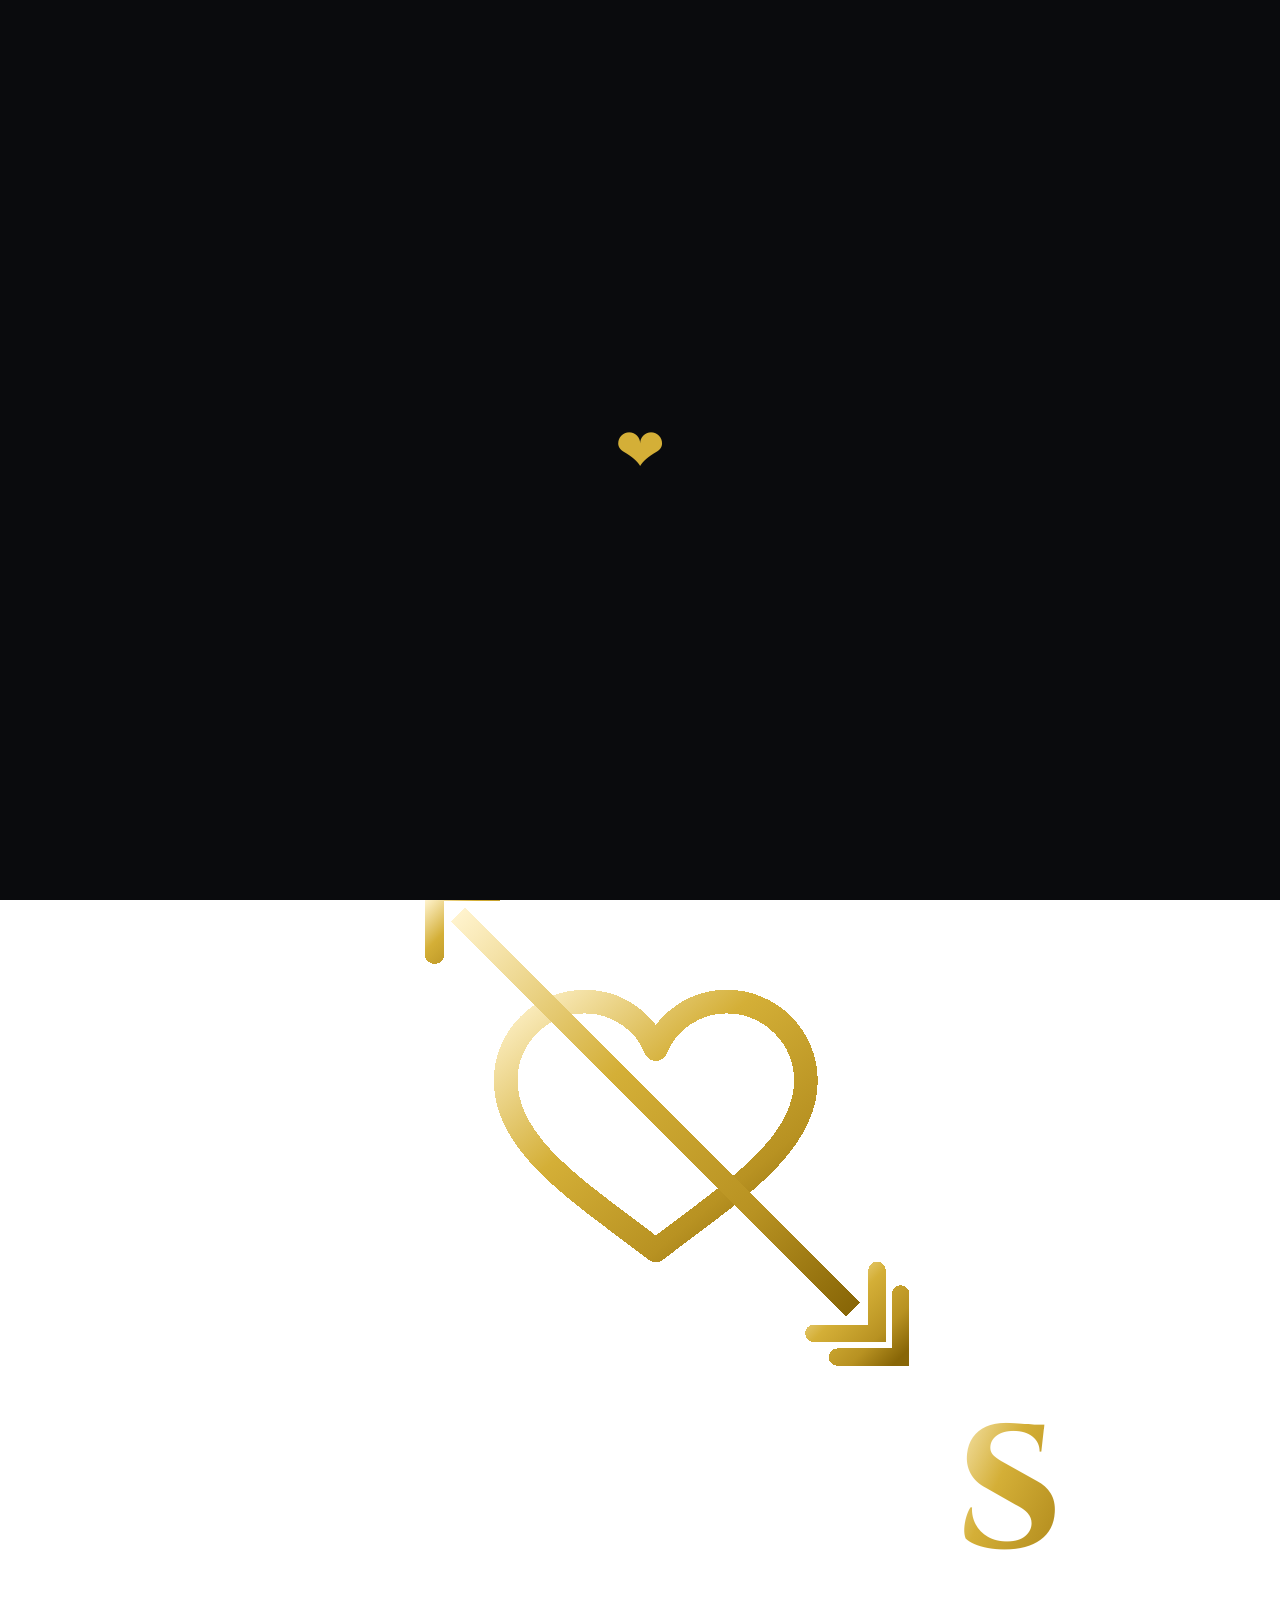
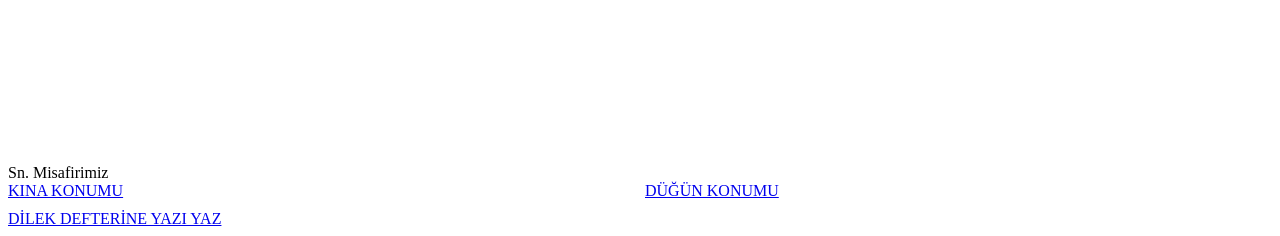
==== index.html @ 5c254b94 "Add files via upload" ====
<!DOCTYPE html>
<html lang="tr">
<head>
    <meta charset="UTF-8">
    <meta name="viewport" content="width=device-width, initial-scale=1.0, maximum-scale=1.0, user-scalable=no">
    <title>Mehmet & Suzan'ın Düğün Davetiyesi</title>
    <meta name="description" content="Mehmet ve Suzan Çifti Olarak Bu Özel Günümüzde Sizleride Aramızda Görmekten Memnuniyet Duyarız..." />
    <meta property="og:title" content="Mehmet & Suzan'ın Düğün Davetiyesi" />
    <meta property="og:description" content="Mehmet ve Suzan Çifti Olarak Bu Özel Günümüzde Sizleride Aramızda Görmekten Memnuniyet Duyarız..." />
    <meta property="og:image" content="https://www.mehmetvesuzan.com.tr/images/ms-suzan-mehmet.png" />
    <meta property="og:url" content="https://www.mehmetvesuzan.com.tr/" />
    <meta property="og:type" content="website" />
    <meta property="og:image:width" content="1200">
    <meta property="og:image:height" content="630">
    <link rel="icon" type="image/x-icon" href="favicon.ico">
    <link href="https://fonts.googleapis.com/css2?family=Alex+Brush&family=Cinzel:wght@400;600;700;800&family=Montserrat:wght@300;400;500;600&display=swap" rel="stylesheet">
    <link href="css/site.css" rel="stylesheet"/>
    <style>
        /* Loader Mask CSS */
        #loader-mask {
            position: fixed; top: 0; left: 0; width: 100%; height: 100%;
            background: #0a0b0d; display: flex; justify-content: center; align-items: center;
            z-index: 99999; transition: opacity 0.8s ease;
        }
        .heart-loader {
            color: #d4af37; font-size: 60px;
            animation: pulse 0.8s infinite ease-in-out;
        }
        @keyframes pulse { 
            0% { transform: scale(0.9); } 
            50% { transform: scale(1.2); } 
            100% { transform: scale(0.9); } 
        }
    </style>
</head>
<body>
    <div id="loader-mask"><div class="heart-loader">❤</div></div>
    <div class="stage" id="mainStage">
        <div class="hint-text" id="hintText">Davetiyeyi Açmak İçin Tıklayın</div>
        <div class="invitation-sandwich" id="invitationMenu">
            <div class="inner-card" id="innerCard">
                <div class="photo-slider" id="photoSlider">
                    <div class="photo-slide"><img src="images/ms-dugun1.png" alt="1"><div class="slider-hint">Kaydırın ➔</div></div>
                    <div class="photo-slide"><img src="images/ms-dugun2.png" alt="2"><div class="slider-hint">Kaydırın ➔</div></div>
                    <div class="photo-slide"><img src="images/ms-dugun3.png" alt="2"><div class="slider-hint"></div></div>
                </div>
                <div class="names-block">
                    <div class="couple-names">Mehmet & Suzan</div>
                    <div class="quote">Mutluluğumuza Davetlisiniz</div>
                    <div class="scroll-hint">▼</div> 
                </div>
                <div class="grid-system">
                    <div class="col">
                        <div class="event-title">KINA</div>
                        <div class="family">Yüksel & Mehmet<br>ALIN</div>
                        <div class="cal-month">Temmuz</div><div class="cal-day">03/07/2026</div><div class="cal-time">Saat: 19:00</div>
                        <div class="venue">YADRAN PLACE <br> DAVET SALONU</div>
                        <div class="address">Bayrampaşa / İSTANBUL</div>
                    </div>
                    <div class="col">
                        <div class="event-title">DÜĞÜN</div>
                        <div class="family">Hatice & Şuayip<br>FELEK</div>
                        <div class="cal-month">Temmuz</div><div class="cal-day">10/07/2026</div><div class="cal-time">Saat: 19:00</div>
                        <div class="venue">ALTINTEPE DÜĞÜN <br> DAVET SALONU</div>
                        <div class="address">Kocasinan / KAYSERİ</div>
                    </div>
                </div>
            </div>
            <div class="envelope-top">
                <div class="arrow-heart-monogram">
                    <svg xmlns="http://www.w3.org/2000/svg" viewBox="0 0 160 160">
                        <defs><linearGradient id="goldGrad" x1="0%" y1="0%" x2="100%" y2="100%"><stop offset="0%" stop-color="#fff3cd" /><stop offset="40%" stop-color="#d4af37" /><stop offset="75%" stop-color="#b89222" /><stop offset="100%" stop-color="#886607" /></linearGradient></defs>
                        <g transform="translate(32, 28)" shape-rendering="crispEdges" text-rendering="geometricPrecision">
                            <path d="M31 46c0-5.5 4.5-10 10-10 4.1 0 7.6 2.5 9 6 1.4-3.5 4.9-6 9-6 5.5 0 10 4.5 10 10 0 8.5-10 14.5-19 21.5-9-7-19-13-19-21.5z" fill="none" stroke="url(#goldGrad)" stroke-width="3" stroke-linejoin="round"/>
                            <path d="M25 25 L75 75" stroke="url(#goldGrad)" stroke-width="2.5"/>
                            <path d="M30 22 L22 22 L22 30" fill="none" stroke="url(#goldGrad)" stroke-width="2.5" stroke-linecap="round"/>
                            <path d="M70 78 L78 78 L78 70 M73 81 L81 81 L81 73" fill="none" stroke="url(#goldGrad)" stroke-width="2.2" stroke-linecap="round"/>
                            <text x="-12" y="15" font-family="Cinzel, serif" font-size="22" font-weight="800" fill="url(#goldGrad)">M</text>
                            <text x="88" y="105" font-family="Cinzel, serif" font-size="22" font-weight="800" fill="url(#goldGrad)">S</text>
                        </g>
                    </svg>
                </div>
                <div class="guest-box"><span>Sn. Misafirimiz</span></div>
            </div>
        </div>
<div class="drawer-buttons" style="display: flex; flex-wrap: wrap; gap: 10px;">
    <a href="https://share.google/3S95sa9F8Tsy6DuhT" target="_blank" class="action-btn" style="flex: 1 1 45%;" onclick="event.stopPropagation();">KINA KONUMU</a>
    <a href="https://share.google/xTYTS5sSW3P35iIHs" target="_blank" class="action-btn" style="flex: 1 1 45%;" onclick="event.stopPropagation();">DÜĞÜN KONUMU</a>
    
    <a href="defter.html" class="action-btn" style="flex: 1 1 100%;" onclick="event.stopPropagation();">DİLEK DEFTERİNE YAZI YAZ</a>
</div>
    </div>

    <script>
        const stage = document.getElementById('mainStage');
        const menu = document.getElementById('invitationMenu');
        const hintText = document.getElementById('hintText');
        stage.addEventListener('click', function(e) {
            if (!e.target.closest('.action-btn')) {
                menu.classList.toggle('is-active');
                stage.classList.toggle('is-open');
                hintText.textContent = menu.classList.contains('is-active') ? "Kapatmak İçin Tıklayın" : "Davetiyeyi Açmak İçin Tıklayın";
            }
        });
    const slider = document.querySelector('.photo-slider');
    let isDown = false;
    let startX;
    let scrollLeft;

    slider.addEventListener('mousedown', (e) => {
        isDown = true;
        slider.classList.add('active');
        startX = e.pageX - slider.offsetLeft;
        scrollLeft = slider.scrollLeft;
    });
    slider.addEventListener('mouseleave', () => {
        isDown = false;
    });
    slider.addEventListener('mouseup', () => {
        isDown = false;
    });
    slider.addEventListener('mousemove', (e) => {
        if (!isDown) return;
        e.preventDefault();
        const x = e.pageX - slider.offsetLeft;
        const walk = (x - startX) * 2; // Kaydırma hızı
        slider.scrollLeft = scrollLeft - walk;
    });
        window.addEventListener('load', () => {
            setTimeout(() => {
                const loader = document.getElementById('loader-mask');
                loader.style.opacity = '0';
                setTimeout(() => { loader.style.display = 'none'; }, 800);
            }, 2500);
        });
    </script>
</body>
</html>
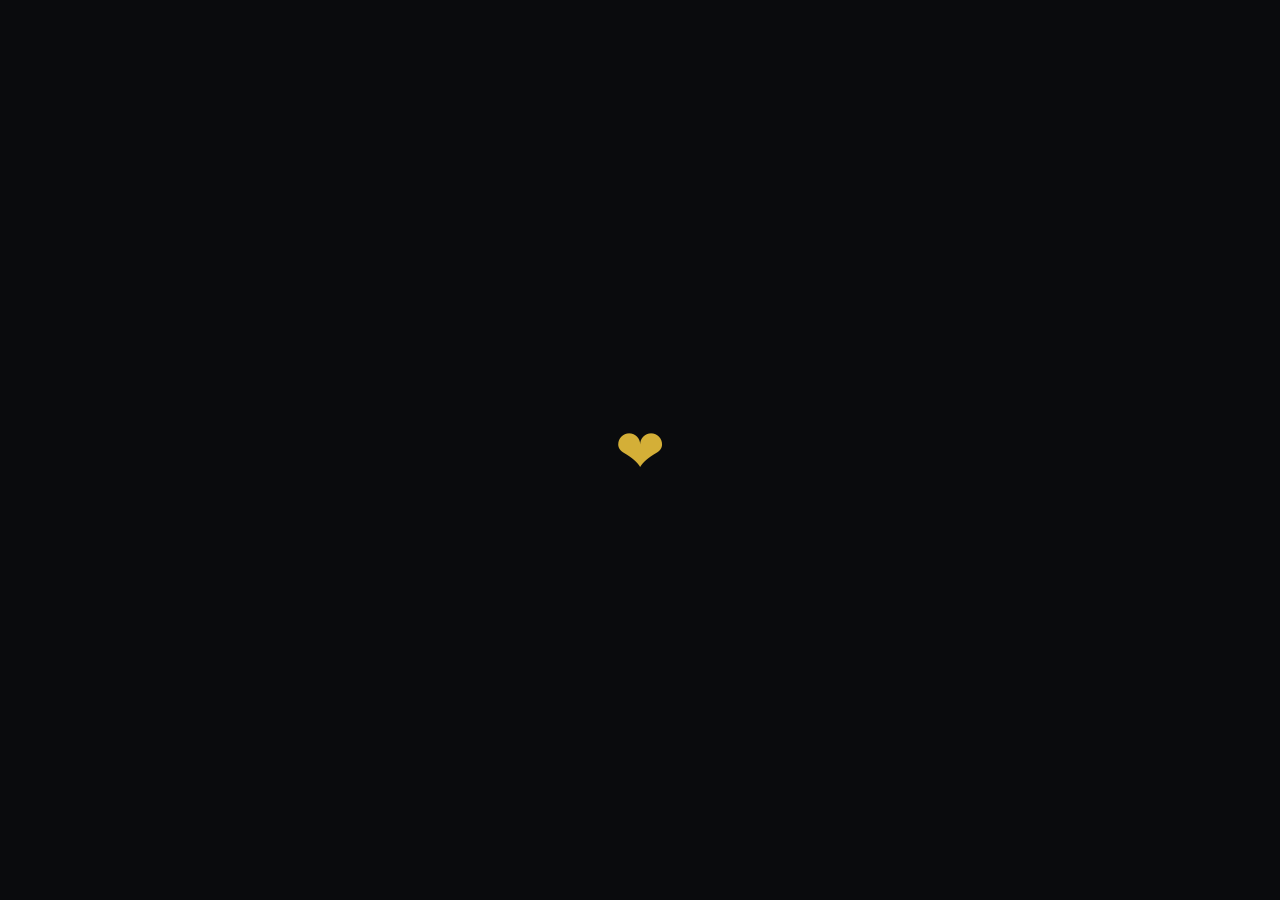
==== commit a1d4c9c9: "Add files via upload" ====
--- a/index.html
+++ b/index.html
@@ -1,108 +1,149 @@
 <!DOCTYPE html>
 <html lang="tr">
 <head>
-    <meta charset="UTF-8">
-    <meta name="viewport" content="width=device-width, initial-scale=1.0, maximum-scale=1.0, user-scalable=no">
-    <title>Mehmet & Suzan'ın Düğün Davetiyesi</title>
-    <meta name="description" content="Mehmet ve Suzan Çifti Olarak Bu Özel Günümüzde Sizleride Aramızda Görmekten Memnuniyet Duyarız..." />
-    <meta property="og:title" content="Mehmet & Suzan'ın Düğün Davetiyesi" />
-    <meta property="og:description" content="Mehmet ve Suzan Çifti Olarak Bu Özel Günümüzde Sizleride Aramızda Görmekten Memnuniyet Duyarız..." />
-    <meta property="og:image" content="https://www.mehmetvesuzan.com.tr/images/ms-suzan-mehmet.png" />
-    <meta property="og:url" content="https://www.mehmetvesuzan.com.tr/" />
-    <meta property="og:type" content="website" />
-    <meta property="og:image:width" content="1200">
-    <meta property="og:image:height" content="630">
-    <link rel="icon" type="image/x-icon" href="favicon.ico">
-    <link href="https://fonts.googleapis.com/css2?family=Alex+Brush&family=Cinzel:wght@400;600;700;800&family=Montserrat:wght@300;400;500;600&display=swap" rel="stylesheet">
-    <link href="css/site.css" rel="stylesheet"/>
-    <style>
-        /* Loader Mask CSS */
-        #loader-mask {
-            position: fixed; top: 0; left: 0; width: 100%; height: 100%;
-            background: #0a0b0d; display: flex; justify-content: center; align-items: center;
-            z-index: 99999; transition: opacity 0.8s ease;
-        }
-        .heart-loader {
-            color: #d4af37; font-size: 60px;
-            animation: pulse 0.8s infinite ease-in-out;
-        }
-        @keyframes pulse { 
-            0% { transform: scale(0.9); } 
-            50% { transform: scale(1.2); } 
-            100% { transform: scale(0.9); } 
-        }
-    </style>
+<meta charset="UTF-8">
+<meta name="viewport" content="width=device-width, initial-scale=1.0, maximum-scale=1.0, user-scalable=no">
+<title>Mehmet & Suzan'ın Düğün Davetiyesi</title>
+<meta name="description" content="Mehmet ve Suzan Çifti Olarak Bu Özel Günümüzde Sizleride Aramızda Görmekten Memnuniyet Duyarız..." />
+<meta property="og:title" content="Mehmet & Suzan'ın Düğün Davetiyesi" />
+<meta property="og:description" content="Mehmet ve Suzan Çifti Olarak Bu Özel Günümüzde Sizleride Aramızda Görmekten Memnuniyet Duyarız..." />
+<meta property="og:image" content="https://www.mehmetvesuzan.com.tr/images/ms-suzan-mehmet.png" />
+<meta property="og:url" content="https://www.mehmetvesuzan.com.tr/" />
+<meta property="og:type" content="website" />
+<meta property="og:image:width" content="1200">
+<meta property="og:image:height" content="630">
+<link rel="icon" type="image/x-icon" href="favicon.ico">
+<link href="https://fonts.googleapis.com/css2?family=Alex+Brush&family=Cinzel:wght@400;600;700;800&family=Montserrat:wght@300;400;500;600&display=swap" rel="stylesheet">
+<link href="css/site.css" rel="stylesheet"/>
+<style>
+#loader-mask {position: fixed; top: 0; left: 0; width: 100%; height: 100%; background: #0a0b0d; display: flex; justify-content: center; align-items: center; z-index: 99999; transition: opacity 0.8s ease;}
+.heart-loader {color: #d4af37; font-size: 60px; animation: pulse 0.8s infinite ease-in-out;}
+@keyframes pulse {0% {transform: scale(0.9);} 50% {transform: scale(1.2);} 100% {transform: scale(0.9);}}
+</style>
 </head>
 <body>
-    <div id="loader-mask"><div class="heart-loader">❤</div></div>
-    <div class="stage" id="mainStage">
-        <div class="hint-text" id="hintText">Davetiyeyi Açmak İçin Tıklayın</div>
-        <div class="invitation-sandwich" id="invitationMenu">
-            <div class="inner-card" id="innerCard">
-                <div class="photo-slider" id="photoSlider">
-                    <div class="photo-slide"><img src="images/ms-dugun1.png" alt="1"><div class="slider-hint">Kaydırın ➔</div></div>
-                    <div class="photo-slide"><img src="images/ms-dugun2.png" alt="2"><div class="slider-hint">Kaydırın ➔</div></div>
-                    <div class="photo-slide"><img src="images/ms-dugun3.png" alt="2"><div class="slider-hint"></div></div>
-                </div>
-                <div class="names-block">
-                    <div class="couple-names">Mehmet & Suzan</div>
-                    <div class="quote">Mutluluğumuza Davetlisiniz</div>
-                    <div class="scroll-hint">▼</div> 
-                </div>
-                <div class="grid-system">
-                    <div class="col">
-                        <div class="event-title">KINA</div>
-                        <div class="family">Yüksel & Mehmet<br>ALIN</div>
-                        <div class="cal-month">Temmuz</div><div class="cal-day">03/07/2026</div><div class="cal-time">Saat: 19:00</div>
-                        <div class="venue">YADRAN PLACE <br> DAVET SALONU</div>
-                        <div class="address">Bayrampaşa / İSTANBUL</div>
-                    </div>
-                    <div class="col">
-                        <div class="event-title">DÜĞÜN</div>
-                        <div class="family">Hatice & Şuayip<br>FELEK</div>
-                        <div class="cal-month">Temmuz</div><div class="cal-day">10/07/2026</div><div class="cal-time">Saat: 19:00</div>
-                        <div class="venue">ALTINTEPE DÜĞÜN <br> DAVET SALONU</div>
-                        <div class="address">Kocasinan / KAYSERİ</div>
-                    </div>
-                </div>
-            </div>
-            <div class="envelope-top">
-                <div class="arrow-heart-monogram">
-                    <svg xmlns="http://www.w3.org/2000/svg" viewBox="0 0 160 160">
-                        <defs><linearGradient id="goldGrad" x1="0%" y1="0%" x2="100%" y2="100%"><stop offset="0%" stop-color="#fff3cd" /><stop offset="40%" stop-color="#d4af37" /><stop offset="75%" stop-color="#b89222" /><stop offset="100%" stop-color="#886607" /></linearGradient></defs>
-                        <g transform="translate(32, 28)" shape-rendering="crispEdges" text-rendering="geometricPrecision">
-                            <path d="M31 46c0-5.5 4.5-10 10-10 4.1 0 7.6 2.5 9 6 1.4-3.5 4.9-6 9-6 5.5 0 10 4.5 10 10 0 8.5-10 14.5-19 21.5-9-7-19-13-19-21.5z" fill="none" stroke="url(#goldGrad)" stroke-width="3" stroke-linejoin="round"/>
-                            <path d="M25 25 L75 75" stroke="url(#goldGrad)" stroke-width="2.5"/>
-                            <path d="M30 22 L22 22 L22 30" fill="none" stroke="url(#goldGrad)" stroke-width="2.5" stroke-linecap="round"/>
-                            <path d="M70 78 L78 78 L78 70 M73 81 L81 81 L81 73" fill="none" stroke="url(#goldGrad)" stroke-width="2.2" stroke-linecap="round"/>
-                            <text x="-12" y="15" font-family="Cinzel, serif" font-size="22" font-weight="800" fill="url(#goldGrad)">M</text>
-                            <text x="88" y="105" font-family="Cinzel, serif" font-size="22" font-weight="800" fill="url(#goldGrad)">S</text>
-                        </g>
-                    </svg>
-                </div>
-                <div class="guest-box"><span>Sn. Misafirimiz</span></div>
-            </div>
-        </div>
+<div id="loader-mask"><div class="heart-loader">❤</div></div>
+<div class="stage" id="mainStage">
+<div class="hint-text" id="hintText">Davetiyeyi Açmak İçin Tıklayın</div>
+<div class="invitation-sandwich" id="invitationMenu">
+<div class="inner-card" id="innerCard">
+<div class="photo-slider" id="photoSlider">
+<div class="photo-slide"><img src="images/ms-dugun1.png" alt="1"><div class="slider-hint">Kaydırın ➔</div></div>
+<div class="photo-slide"><img src="images/ms-dugun2.png" alt="2"><div class="slider-hint">Kaydırın ➔</div></div>
+<div class="photo-slide"><img src="images/ms-dugun3.png" alt="2"><div class="slider-hint"></div></div>
+</div>
+<div class="names-block">
+<div class="couple-names">Mehmet & Suzan</div>
+<div class="quote">Mutluluğumuza Davetlisiniz</div>
+<div class="scroll-hint">▼</div> 
+</div>
+<div class="grid-system">
+<div class="col">
+<div class="event-title">KINA</div>
+<div class="family">Yüksel & Mehmet<br>ALIN</div>
+<div class="cal-month">Temmuz</div><div class="cal-day">03/07/2026</div><div class="cal-time">Saat: 19:00</div>
+<div class="venue">YADRAN PLACE <br> DAVET SALONU</div>
+<div class="address">Bayrampaşa / İSTANBUL</div>
+</div>
+<div class="col">
+<div class="event-title">DÜĞÜN</div>
+<div class="family">Hatice & Şuayip<br>FELEK</div>
+<div class="cal-month">Temmuz</div><div class="cal-day">10/07/2026</div><div class="cal-time">Saat: 19:00</div>
+<div class="venue">ALTINTEPE DÜĞÜN <br> DAVET SALONU</div>
+<div class="address">Kocasinan / KAYSERİ</div>
+</div>
+</div>
+<link href="https://fonts.googleapis.com/css2?family=Cinzel:wght@400;600&display=swap" rel="stylesheet">
+<div class="countdown-container" style="width: 100%; max-width: 450px; padding: 20px; text-align: center; margin: 20px auto; border: 1px solid rgba(0,0,0,0.2); background: transparent;">
+<div style="margin-bottom: 20px;">
+<div style="font-family: 'Cinzel', serif; font-size: 1.0rem; color: #000; margin-bottom: 8px; letter-spacing: 2px;">KINA GECESİ KALAN SÜRE</div>
+<div id="timer1" style="font-family: 'Cinzel', serif; font-size: 1.4rem; display: flex; justify-content: center; gap: 20px; color: #000;">
+<div><span id="d1">00</span><span style="font-size: 0.6rem; margin-left: 5px;">GÜN</span></div>
+<div><span id="h1">00</span><span style="font-size: 0.6rem; margin-left: 5px;">SAAT</span></div>
+<div><span id="m1">00</span><span style="font-size: 0.6rem; margin-left: 5px;">DAK</span></div>
+</div>
+</div>
+<div style="border-top: 1px solid rgba(0,0,0,0.1); padding-top: 15px;">
+<div style="font-family: 'Cinzel', serif; font-size: 1.0rem; color: #000; margin-bottom: 8px; letter-spacing: 2px;">DÜĞÜN TÖRENİ KALAN SÜRE</div>
+<div id="timer2" style="font-family: 'Cinzel', serif; font-size: 1.4rem; display: flex; justify-content: center; gap: 20px; color: #000;">
+<div><span id="d2">00</span><span style="font-size: 0.6rem; margin-left: 5px;">GÜN</span></div>
+<div><span id="h2">00</span><span style="font-size: 0.6rem; margin-left: 5px;">SAAT</span></div>
+<div><span id="m2">00</span><span style="font-size: 0.6rem; margin-left: 5px;">DAK</span></div>
+</div>
+</div>
+</div>
+</div>
+<div class="envelope-top">
+<div class="arrow-heart-monogram">
+<svg xmlns="http://www.w3.org/2000/svg" viewBox="0 0 160 160">
+<defs><linearGradient id="goldGrad" x1="0%" y1="0%" x2="100%" y2="100%"><stop offset="0%" stop-color="#fff3cd" /><stop offset="40%" stop-color="#d4af37" /><stop offset="75%" stop-color="#b89222" /><stop offset="100%" stop-color="#886607" /></linearGradient></defs>
+<g transform="translate(32, 28)" shape-rendering="crispEdges" text-rendering="geometricPrecision">
+<path d="M31 46c0-5.5 4.5-10 10-10 4.1 0 7.6 2.5 9 6 1.4-3.5 4.9-6 9-6 5.5 0 10 4.5 10 10 0 8.5-10 14.5-19 21.5-9-7-19-13-19-21.5z" fill="none" stroke="url(#goldGrad)" stroke-width="3" stroke-linejoin="round"/>
+<path d="M25 25 L75 75" stroke="url(#goldGrad)" stroke-width="2.5"/>
+<path d="M30 22 L22 22 L22 30" fill="none" stroke="url(#goldGrad)" stroke-width="2.5" stroke-linecap="round"/>
+<path d="M70 78 L78 78 L78 70 M73 81 L81 81 L81 73" fill="none" stroke="url(#goldGrad)" stroke-width="2.2" stroke-linecap="round"/>
+<text x="-12" y="15" font-family="Cinzel, serif" font-size="22" font-weight="800" fill="url(#goldGrad)">M</text>
+<text x="88" y="105" font-family="Cinzel, serif" font-size="22" font-weight="800" fill="url(#goldGrad)">S</text>
+</g>
+</svg>
+</div>
+<div class="guest-box"><span>Sn. Misafirimiz</span></div>
+</div>
+</div>
 <div class="drawer-buttons" style="display: flex; flex-wrap: wrap; gap: 10px;">
-    <a href="https://share.google/3S95sa9F8Tsy6DuhT" target="_blank" class="action-btn" style="flex: 1 1 45%;" onclick="event.stopPropagation();">KINA KONUMU</a>
-    <a href="https://share.google/xTYTS5sSW3P35iIHs" target="_blank" class="action-btn" style="flex: 1 1 45%;" onclick="event.stopPropagation();">DÜĞÜN KONUMU</a>
+<a href="https://share.google/3S95sa9F8Tsy6DuhT" target="_blank" class="action-btn" style="flex: 1 1 45%;" onclick="event.stopPropagation();">KINA KONUMU</a>
+<a href="https://share.google/xTYTS5sSW3P35iIHs" target="_blank" class="action-btn" style="flex: 1 1 45%;" onclick="event.stopPropagation();">DÜĞÜN KONUMU</a>
+<a href="defter.html" class="action-btn" style="flex: 1 1 100%;" onclick="event.stopPropagation();">DİLEK DEFTERİNE YAZI YAZ</a>
+</div>
+</div>
+<script>
+const targetKina = new Date("July 3, 2026 19:00:00").getTime();
+const targetDugun = new Date("July 10, 2026 19:00:00").getTime();
+
+function updateTimer(target, dId, hId, mId) {
+    const now = new Date().getTime();
+    const diff = target - now;
     
-    <a href="defter.html" class="action-btn" style="flex: 1 1 100%;" onclick="event.stopPropagation();">DİLEK DEFTERİNE YAZI YAZ</a>
-</div>
-    </div>
+    // Elementlerin sayfada olup olmadığını kontrol et
+    const dEl = document.getElementById(dId);
+    const hEl = document.getElementById(hId);
+    const mEl = document.getElementById(mId);
 
-    <script>
-        const stage = document.getElementById('mainStage');
-        const menu = document.getElementById('invitationMenu');
-        const hintText = document.getElementById('hintText');
-        stage.addEventListener('click', function(e) {
-            if (!e.target.closest('.action-btn')) {
-                menu.classList.toggle('is-active');
-                stage.classList.toggle('is-open');
-                hintText.textContent = menu.classList.contains('is-active') ? "Kapatmak İçin Tıklayın" : "Davetiyeyi Açmak İçin Tıklayın";
-            }
-        });
-    const slider = document.querySelector('.photo-slider');
+    if (dEl && hEl && mEl) {
+        if (diff > 0) {
+            dEl.innerText = String(Math.floor(diff / (1000 * 60 * 60 * 24))).padStart(2, '0');
+            hEl.innerText = String(Math.floor((diff % (1000 * 60 * 60 * 24)) / (1000 * 60 * 60))).padStart(2, '0');
+            mEl.innerText = String(Math.floor((diff % (1000 * 60 * 60)) / (1000 * 60))).padStart(2, '0');
+        } else {
+            dEl.innerText = hEl.innerText = mEl.innerText = "00";
+        }
+    }
+}
+
+setInterval(() => {
+    updateTimer(targetKina, 'd1', 'h1', 'm1');
+    updateTimer(targetDugun, 'd2', 'h2', 'm2');
+}, 1000);
+
+updateTimer(targetKina, 'd1', 'h1', 'm1');
+updateTimer(targetDugun, 'd2', 'h2', 'm2');
+
+const stage = document.getElementById('mainStage');
+const menu = document.getElementById('invitationMenu');
+const hintText = document.getElementById('hintText');
+
+if (stage && menu && hintText) {
+    stage.addEventListener('click', function(e) {
+        if (!e.target.closest('.action-btn')) {
+            menu.classList.toggle('is-active');
+            stage.classList.toggle('is-open');
+            hintText.textContent = menu.classList.contains('is-active') ? "Kapatmak İçin Tıklayın" : "Davetiyeyi Açmak İçin Tıklayın";
+        }
+    });
+}
+
+const slider = document.querySelector('.photo-slider');
+if (slider) {
     let isDown = false;
     let startX;
     let scrollLeft;
@@ -113,26 +154,27 @@
         startX = e.pageX - slider.offsetLeft;
         scrollLeft = slider.scrollLeft;
     });
-    slider.addEventListener('mouseleave', () => {
-        isDown = false;
-    });
-    slider.addEventListener('mouseup', () => {
-        isDown = false;
-    });
+    slider.addEventListener('mouseleave', () => { isDown = false; });
+    slider.addEventListener('mouseup', () => { isDown = false; });
     slider.addEventListener('mousemove', (e) => {
         if (!isDown) return;
         e.preventDefault();
         const x = e.pageX - slider.offsetLeft;
-        const walk = (x - startX) * 2; // Kaydırma hızı
+        const walk = (x - startX) * 2;
         slider.scrollLeft = scrollLeft - walk;
     });
-        window.addEventListener('load', () => {
-            setTimeout(() => {
-                const loader = document.getElementById('loader-mask');
-                loader.style.opacity = '0';
-                setTimeout(() => { loader.style.display = 'none'; }, 800);
-            }, 2500);
-        });
-    </script>
+}
+
+window.addEventListener('load', () => {
+    setTimeout(() => {
+        const loader = document.getElementById('loader-mask');
+        if (loader) {
+            loader.style.opacity = '0';
+            setTimeout(() => { loader.style.display = 'none'; }, 800);
+        }
+    }, 2500);
+});
+</script>
+
 </body>
 </html>
--- a/css/site.css
+++ b/css/site.css
@@ -0,0 +1,69 @@
+        * { margin: 0; padding: 0; box-sizing: border-box; -webkit-tap-highlight-color: transparent; }
+        body { width: 100vw; height: 100vh; height: -webkit-fill-available; display: flex; justify-content: center; align-items: center; background: radial-gradient(circle at center, #1a1d24 0%, #0a0b0d 100%); font-family: 'Montserrat', sans-serif; overflow: hidden; padding: 15px; }
+
+        .stage { width: 100%; max-width: 440px; height: auto; display: flex; flex-direction: column; align-items: center; position: relative; perspective: 2000px; margin-top: 40px; cursor: pointer; }
+        /* pointer-events: none; kaldırıldı, artık yazıya tıklayınca da çalışır */
+        .hint-text { color: #d4af37; font-family: 'Cinzel', serif; font-size: 12px; letter-spacing: 3px; text-transform: uppercase; margin-bottom: 25px; animation: pulse 3.5s infinite; text-align: center; transition: color 0.5s ease; font-weight: 600; }
+        .stage.is-open .hint-text { color: #b89222; }
+
+        .invitation-sandwich { position: relative; width: 100%; height: 440px; transform-style: preserve-3d; -webkit-transform-style: preserve-3d; }
+
+        .envelope-top { position: absolute; top: 0; left: 0; width: 100%; height: 100%; background: linear-gradient(135deg, #1d2538 0%, #0d121d 100%); border-radius: 8px; box-shadow: 0 15px 40px rgba(0, 0, 0, 0.5), inset 0 1px 1px rgba(255, 255, 255, 0.1); z-index: 4; display: flex; flex-direction: column; align-items: center; justify-content: flex-start; padding-top: 35px; border: 1px solid rgba(255, 255, 255, 0.02); transform-origin: 50% 0%; backface-visibility: hidden; -webkit-backface-visibility: hidden; transform: rotateX(0deg) translate3d(0, 0, 2px); will-change: transform, opacity; transition: transform 1.8s cubic-bezier(0.65, 0.05, 0.36, 1), opacity 1.6s ease-in-out; }
+        .envelope-top::after { content: ""; position: absolute; bottom: -1px; left: 50%; transform: translateX(-50%); width: 90px; height: 35px; background: #101523; border-top-left-radius: 45px; border-top-right-radius: 45px; box-shadow: inset 0 5px 10px rgba(0,0,0,0.5); transition: opacity 0.8s ease; }
+
+        .arrow-heart-monogram { width: 220px; height: 220px; display: flex; justify-content: center; align-items: center; margin-bottom: 20px; transform-style: preserve-3d; transform-origin: center center; transform: rotateY(0deg) translate3d(0, 0, 1px); will-change: transform; overflow: visible !important; transition: transform 1.8s cubic-bezier(0.65, 0.05, 0.36, 1); }
+        .arrow-heart-monogram svg { width: 100%; height: 100%; overflow: visible !important; image-rendering: -webkit-optimize-contrast; image-rendering: crisp-edges; }
+
+        .guest-box { width: 65%; height: 40px; border: 1px solid #d4af37; border-radius: 3px; display: flex; align-items: center; justify-content: center; background: rgba(255,255,255,0.01); transition: opacity 0.8s ease; }
+        .guest-box span { font-family: 'Cinzel', serif; font-size: 14px; color: #d4af37; letter-spacing: 2px; font-weight: 700; }
+
+        .inner-card { position: absolute; top: 0; left: 2%; width: 96%; height: 100%; background: #ffffff; border-radius: 6px; z-index: 2; padding: 30px 20px; border: 1px solid rgba(0,0,0,0.06); box-shadow: 0 10px 30px rgba(0,0,0,0.15); transform: translate3d(0, 0, 0); transition: transform 1.6s cubic-bezier(0.65, 0.05, 0.36, 1) 0.2s; overflow-y: auto; scrollbar-width: none; text-rendering: optimizeLegibility; -webkit-font-smoothing: subpixel-antialiased; }
+        .inner-card::-webkit-scrollbar { display: none; }
+
+        .photo-slider { width: 100%; height: 220px; border-radius: 4px; overflow-x: auto; overflow-y: hidden; display: flex; scroll-snap-type: x mandatory; scroll-behavior: smooth; box-shadow: 0 5px 15px rgba(0,0,0,0.08); margin-bottom: 20px; border: 1px solid rgba(0,0,0,0.03); scrollbar-width: none; }
+        .photo-slide { flex: 0 0 100%; width: 100%; height: 100%; scroll-snap-align: start; position: relative; }
+        .photo-slide img { width: 100%; height: 100%; object-fit: cover; object-position: center 20%; }
+        .slider-hint { position: absolute; bottom: 8px; right: 8px; background: rgba(0, 0, 0, 0.5); color: #fff; padding: 4px 10px; font-size: 10px; border-radius: 10px; letter-spacing: 1px; cursor: grab; }
+
+        .photo-slider:active {
+    cursor: grabbing; }
+
+        .names-block { text-align: center; margin-bottom: 5px; }
+        .couple-names { font-family: 'Alex Brush', cursive; font-size: clamp(32px, 8vw, 46px); color: #111; line-height: 1.1; white-space: nowrap; }
+        .quote { font-family: 'Cinzel', serif; font-size: 12px; font-weight: 700; color: #333; letter-spacing: 2px; margin-top: 8px; }
+
+        .grid-system { display: grid; grid-template-columns: 1fr 1fr; gap: 15px; padding-top: 10px; }
+        .col { text-align: center; position: relative; }
+        .event-title { font-family: 'Cinzel', serif; font-size: 14px; font-weight: 800; color: #000; letter-spacing: 2px; margin-bottom: 5px; }
+        .family { font-family: 'Cinzel', serif; font-size: 11px; color: #444; line-height: 1.5; margin-bottom: 8px; font-weight: 600; }
+        .cal-month { font-family: 'Cinzel', serif; font-size: 10px; letter-spacing: 2px; color: #555; }
+        .cal-day { border-top: 1px solid #111; border-bottom: 1px solid #111; padding: 4px 0; margin: 4px auto; width: 85%; font-family: 'Cinzel', serif; font-size: 18px; font-weight: 800; color: #000; }
+        .cal-time { font-size: 12px; color: #222; font-weight: 700; }
+        .venue { font-family: 'Cinzel', serif; font-size: 11px; font-weight: 800; color: #000; margin-top: 10px; line-height: 1.4; }
+        .address { font-size: 10px; color: #666; line-height: 1.4; margin-top: 4px; }
+
+        .drawer-buttons { display: flex; justify-content: center; gap: 10px; width: 100%; margin-top: 20px; opacity: 0; transform: translate3d(0, -10px, 0); transition: all 1.6s cubic-bezier(0.65, 0.05, 0.36, 1) 0.2s; pointer-events: none; }
+        .action-btn { flex: 1; padding: 12px 5px; background: transparent; border: 1px solid #d4af37; color: #d4af37; text-decoration: none; text-align: center; font-size: 12px; font-family: 'Cinzel', serif; letter-spacing: 1.5px; border-radius: 4px; font-weight: 600; transition: all 0.3s ease; pointer-events: auto; }
+        .action-btn:hover { background: #d4af37; color: #000; }
+
+        .invitation-sandwich.is-active .envelope-top { transform: rotateX(150deg) translate3d(0, 0, 0px); opacity: 0; }
+        .invitation-sandwich.is-active .arrow-heart-monogram { transform: rotateY(360deg); }
+        .invitation-sandwich.is-active .inner-card { transform: translate3d(0, 60px, 10px); z-index: 5; box-shadow: 0 25px 50px rgba(0,0,0,0.35); }
+        .invitation-sandwich.is-active + .drawer-buttons { opacity: 1; transform: translate3d(0, 75px, 0); pointer-events: auto; }
+        .scroll-hint {
+            animation: bounce 2s infinite;
+            padding-top: 5px;
+        }
+
+        @keyframes bounce {
+            0%, 20%, 50%, 80%, 100% {transform: translateY(0);}
+            40% {transform: translateY(-10px);}
+            60% {transform: translateY(-5px);}
+        }
+
+        @media (max-width: 480px) {
+            .stage { margin-top: 50px; } 
+            .invitation-sandwich { height: 355px; }
+            .arrow-heart-monogram { width: 180px; height: 180px; }
+        }
+        @keyframes pulse { 0%, 100% { opacity: 0.3; } 50% { opacity: 1; } }
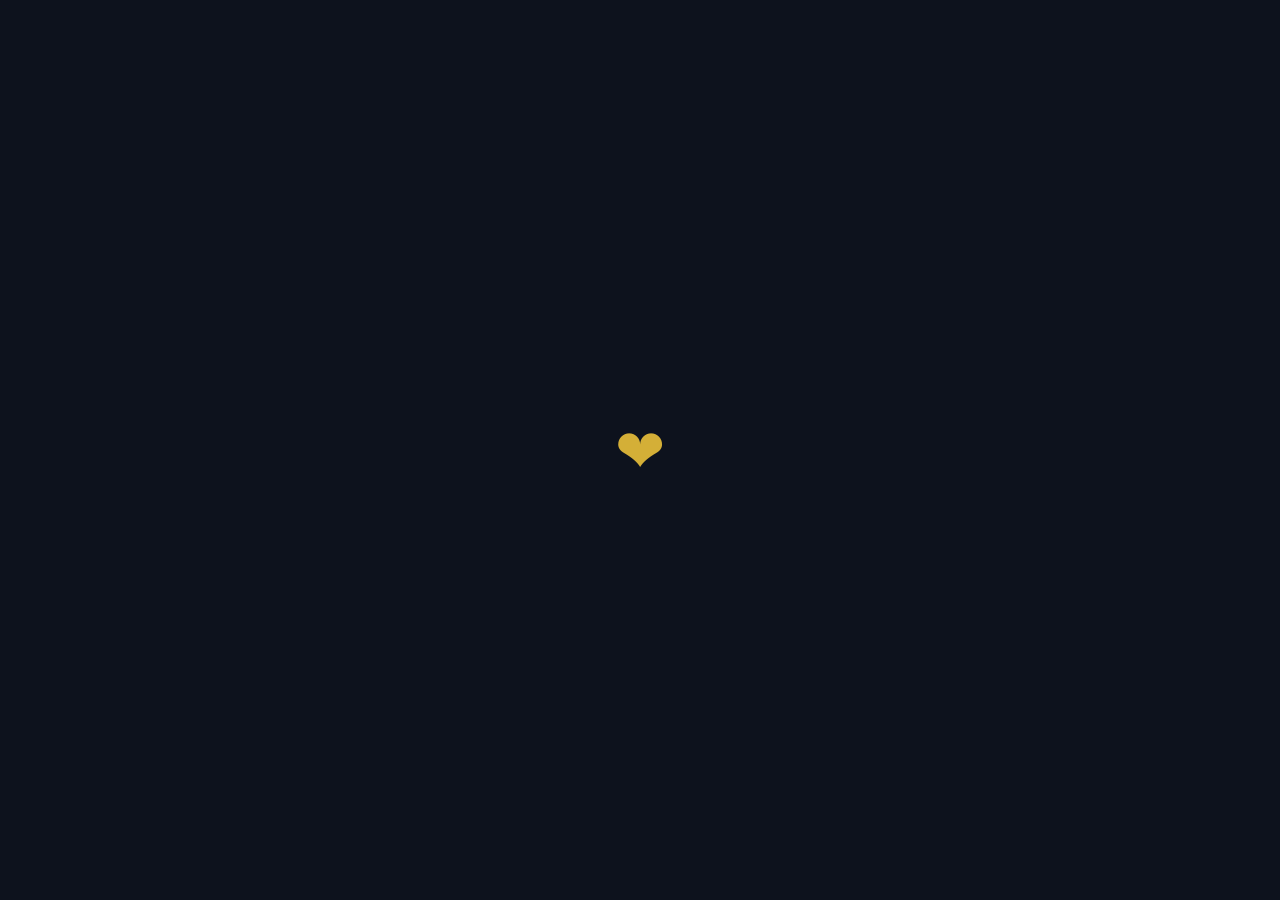
==== commit b1ffff0c: "Add files via upload" ====
--- a/index.html
+++ b/index.html
@@ -16,7 +16,7 @@
 <link href="https://fonts.googleapis.com/css2?family=Alex+Brush&family=Cinzel:wght@400;600;700;800&family=Montserrat:wght@300;400;500;600&display=swap" rel="stylesheet">
 <link href="css/site.css" rel="stylesheet"/>
 <style>
-#loader-mask {position: fixed; top: 0; left: 0; width: 100%; height: 100%; background: #0a0b0d; display: flex; justify-content: center; align-items: center; z-index: 99999; transition: opacity 0.8s ease;}
+#loader-mask {position: fixed; top: 0; left: 0; width: 100%; height: 100%; background: #0d121d; display: flex; justify-content: center; align-items: center; z-index: 99999; transition: opacity 0.8s ease;}
 .heart-loader {color: #d4af37; font-size: 60px; animation: pulse 0.8s infinite ease-in-out;}
 @keyframes pulse {0% {transform: scale(0.9);} 50% {transform: scale(1.2);} 100% {transform: scale(0.9);}}
 </style>
@@ -56,7 +56,7 @@
 <link href="https://fonts.googleapis.com/css2?family=Cinzel:wght@400;600&display=swap" rel="stylesheet">
 <div class="countdown-container" style="width: 100%; max-width: 450px; padding: 20px; text-align: center; margin: 20px auto; border: 1px solid rgba(0,0,0,0.2); background: transparent;">
 <div style="margin-bottom: 20px;">
-<div style="font-family: 'Cinzel', serif; font-size: 1.0rem; color: #000; margin-bottom: 8px; letter-spacing: 2px;">KINA GECESİ KALAN SÜRE</div>
+<div style="font-family: 'Cinzel', serif; font-size: 1.0rem; color: #000; margin-bottom: 8px; letter-spacing: 2px;">KINA KALAN SÜRE</div>
 <div id="timer1" style="font-family: 'Cinzel', serif; font-size: 1.4rem; display: flex; justify-content: center; gap: 20px; color: #000;">
 <div><span id="d1">00</span><span style="font-size: 0.6rem; margin-left: 5px;">GÜN</span></div>
 <div><span id="h1">00</span><span style="font-size: 0.6rem; margin-left: 5px;">SAAT</span></div>
@@ -64,7 +64,7 @@
 </div>
 </div>
 <div style="border-top: 1px solid rgba(0,0,0,0.1); padding-top: 15px;">
-<div style="font-family: 'Cinzel', serif; font-size: 1.0rem; color: #000; margin-bottom: 8px; letter-spacing: 2px;">DÜĞÜN TÖRENİ KALAN SÜRE</div>
+<div style="font-family: 'Cinzel', serif; font-size: 1.0rem; color: #000; margin-bottom: 8px; letter-spacing: 2px;">DÜĞÜN KALAN SÜRE</div>
 <div id="timer2" style="font-family: 'Cinzel', serif; font-size: 1.4rem; display: flex; justify-content: center; gap: 20px; color: #000;">
 <div><span id="d2">00</span><span style="font-size: 0.6rem; margin-left: 5px;">GÜN</span></div>
 <div><span id="h2">00</span><span style="font-size: 0.6rem; margin-left: 5px;">SAAT</span></div>
